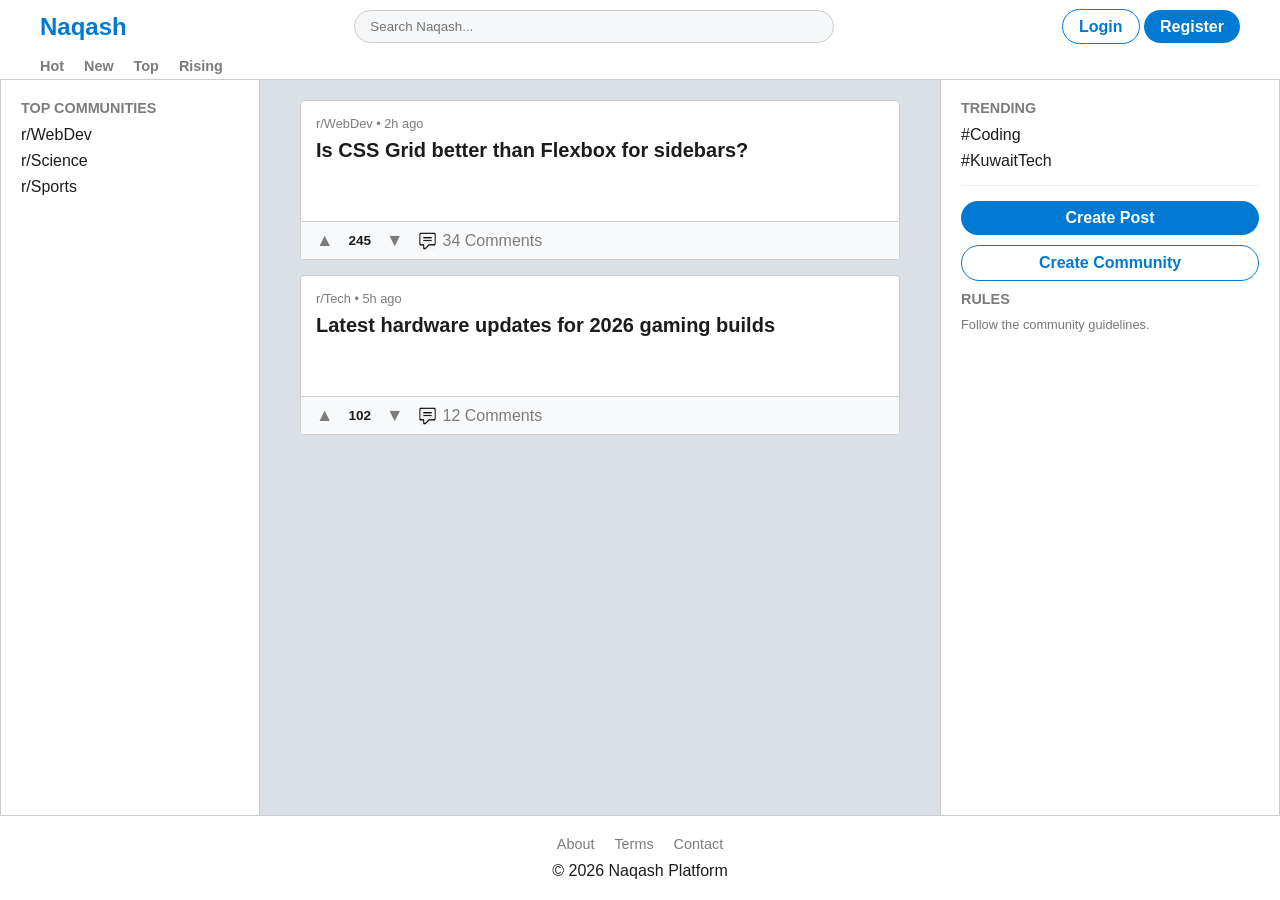
==== naqash/index.html @ 7e8a8fb0 "put all files into naqash folder to make it organized" ====
<!doctype html>
<html lang="en">
  <head>
    <meta charset="UTF-8" />
    <title>Naqash - Global Feed</title>
    <link rel="stylesheet" href="css/styles.css" />
  </head>
  <body>
    <header>
      <div class="header-top">
        <a href="index.html" class="nav-brand">Naqash</a>
        <input type="text" class="search-bar" placeholder="Search Naqash..." />
        <div class="nav-links">
          <a href="#" class="btn btn-outline">Login</a>
          <a href="#" class="btn btn-primary">Register</a>
        </div>
      </div>
      <nav class="sub-nav">
        <a href="#">Hot</a> <a href="#">New</a> <a href="#">Top</a>
        <a href="#">Rising</a>
      </nav>
    </header>

    <div class="container layout-3-cols">
      <aside class="sidebar card">
        <h3>Top Communities</h3>
        <ul>
          <li><a href="community.html">r/WebDev</a></li>
          <li><a href="#">r/Science</a></li>
          <li><a href="#">r/Sports</a></li>
        </ul>
      </aside>

      <main class="feed">
        <article class="card post-card">
          <div class="post-main-content">
            <div class="post-header">r/WebDev • 2h ago</div>
            <a href="#" class="post-title"
              >Is CSS Grid better than Flexbox for sidebars?</a
            >
          </div>
          <div class="vote-section">
            <button class="vote-btn">▲</button>
            <span class="vote-count">245</span>
            <button class="vote-btn">▼</button>
            <span class="footer-meta">
              <img
                src="images/comment.png"
                alt="Comments"
                class="comment-icon"
              />
              34 Comments
            </span>
          </div>
        </article>

        <article class="card post-card">
          <div class="post-main-content">
            <div class="post-header">r/Tech • 5h ago</div>
            <a href="#" class="post-title"
              >Latest hardware updates for 2026 gaming builds</a
            >
          </div>
          <div class="vote-section">
            <button class="vote-btn">▲</button>
            <span class="vote-count">102</span>
            <button class="vote-btn">▼</button>
            <span class="footer-meta">
              <img
                src="images/comment.png"
                alt="Comments"
                class="comment-icon"
              />
              12 Comments
            </span>
          </div>
        </article>
      </main>

      <aside class="sidebar card">
        <h3>Trending</h3>
        <ul>
          <li>#Coding</li>
          <li>#KuwaitTech</li>
        </ul>
        <hr class="sidebar-divider" />
        <a href="create-post.html" class="btn btn-primary block-btn"
          >Create Post</a
        >
        <a href="#" class="btn btn-outline block-btn">Create Community</a>
        <div class="sidebar-rules">
          <h3>Rules</h3>
          <p style="font-size: 0.8rem; color: #777">
            Follow the community guidelines.
          </p>
        </div>
      </aside>
    </div>

    <footer>
      <div class="footer-links">
        <a href="#">About</a> <a href="#">Terms</a> <a href="#">Contact</a>
      </div>
      <p>&copy; 2026 Naqash Platform</p>
    </footer>
  </body>
</html>
---- naqash/css/styles.css ----
:root {
  --primary-color: #0079d3;
  --primary-hover: #005fa3;
  --bg-color: #dae0e6;
  --card-bg: #ffffff;
  --text-main: #1c1c1c;
  --text-muted: #7c7c7c;
  --border-color: #cccccc;
}

* {
  margin: 0;
  padding: 0;
  box-sizing: border-box;
}

body {
  font-family: "Segoe UI", Arial, sans-serif;
  background-color: var(--bg-color);
  color: var(--text-main);
  display: flex;
  flex-direction: column;
  min-height: 100vh;
}

/* header - navigation*/
header {
  background-color: var(--card-bg);
  position: sticky;
  top: 0;
  z-index: 1000;
  border-bottom: 1px solid var(--border-color);
}

.header-top {
  display: flex;
  justify-content: space-between;
  align-items: center;
  padding: 10px 40px;
}

.nav-brand {
  font-size: 1.5rem;
  font-weight: bold;
  color: var(--primary-color);
  text-decoration: none;
}

.search-bar {
  width: 40%;
  padding: 8px 15px;
  border: 1px solid var(--border-color);
  border-radius: 20px;
  background-color: #f6f7f8;
}

.sub-nav {
  padding: 5px 40px;
  display: flex;
  gap: 20px;
  background-color: var(--card-bg);
}

.sub-nav a {
  text-decoration: none;
  color: var(--text-muted);
  font-weight: 600;
  font-size: 0.9rem;
}

.sub-nav a:hover {
  color: var(--primary-color);
}

/* buttons*/
.btn {
  padding: 8px 16px;
  border-radius: 20px;
  border: none;
  cursor: pointer;
  font-weight: bold;
  text-decoration: none;
}

.btn-primary {
  background-color: var(--primary-color);
  color: white;
}
.btn-outline {
  border: 1px solid var(--primary-color);
  color: var(--primary-color);
}
.block-btn {
  display: block;
  text-align: center;
  width: 100%;
  margin-bottom: 10px;
}

/* main layout*/
.container {
  width: 100%;
  max-width: 100%;
  margin: 0;
  display: grid;
  gap: 0;
  padding: 0;
  flex: 1;
  align-items: stretch;
}

.layout-3-cols {
  grid-template-columns: 220px 1fr 310px;
}
.layout-2-cols {
  grid-template-columns: 1fr 310px;
}

.layout-3-cols {
  grid-template-columns: 260px 1fr 340px;
}

.card {
  background-color: var(--card-bg);
  border: 1px solid var(--border-color);
  border-radius: 4px;
}

.sidebar {
  padding: 20px;
  height: 100%;
  border-radius: 0;
  border-top: none;
  border-bottom: none;
  background-color: var(--card-bg);
}

aside:first-of-type {
  border-right: 1px solid var(--border-color);
}

aside:last-of-type {
  border-left: 1px solid var(--border-color);
}

.sidebar h3 {
  font-size: 0.9rem;
  color: var(--text-muted);
  text-transform: uppercase;
  margin-bottom: 10px;
}

.sidebar ul {
  list-style: none;
}
.sidebar ul li {
  margin-bottom: 8px;
}
.sidebar ul li a {
  text-decoration: none;
  color: var(--text-main);
  font-weight: 500;
}

.sidebar-divider {
  margin: 15px 0;
  border: none;
  border-top: 1px solid #eee;
}

/* posts card*/
.post-card {
  display: flex;
  flex-direction: column;
  margin-bottom: 15px;
  min-height: 160px;
}

.feed {
  padding: 20px 40px;
  background-color: var(--bg-color);
}

.post-main-content {
  padding: 15px;
  flex: 1;
}

.post-header {
  font-size: 0.8rem;
  color: var(--text-muted);
  margin-bottom: 8px;
}
.post-title {
  font-size: 1.25rem;
  font-weight: 600;
  text-decoration: none;
  color: var(--text-main);
}

.vote-section {
  background-color: #f8f9fa;
  padding: 8px 15px;
  display: flex;
  align-items: center;
  gap: 15px;
  border-top: 1px solid var(--border-color);
}

.vote-btn {
  background: none;
  border: none;
  cursor: pointer;
  font-size: 1.1rem;
  color: var(--text-muted);
}
.vote-count {
  font-weight: bold;
  font-size: 0.85rem;
}

/* footer */
footer {
  background-color: var(--card-bg);
  padding: 20px;
  border-top: 1px solid var(--border-color);
  text-align: center;
  margin-top: 20px;
}

.footer-links {
  display: flex;
  justify-content: center;
  gap: 20px;
  margin-bottom: 10px;
}
.footer-links a {
  text-decoration: none;
  color: var(--text-muted);
  font-size: 0.9rem;
}

footer {
  margin-top: 0;
}

.footer-meta {
  display: flex;
  align-items: center;
  gap: 6px;
  cursor: pointer;
  color: var(--text-muted);
}

.comment-icon {
  width: 18px;
  height: 18px;
  object-fit: contain;
}

.footer-meta:hover {
  color: var(--primary-color);
}

/* commnity */
.community-banner {
  background-color: var(--primary-color);
  height: 120px;
  width: 100%;
}

.community-header {
  background-color: var(--card-bg);
  padding: 20px 40px;
  display: flex;
  justify-content: space-between;
  align-items: center;
  border-bottom: 1px solid var(--border-color);
}

.community-header h1 {
  margin-bottom: 5px;
}

.community-stats {
  text-align: right;
}

.community-stats p {
  font-weight: bold;
  margin-bottom: 10px;
}

.rules-list {
  margin-left: 15px;
  font-size: 0.9rem;
  color: var(--text-main);
  margin-bottom: 20px;
}

.rules-list li {
  margin-bottom: 10px;
}
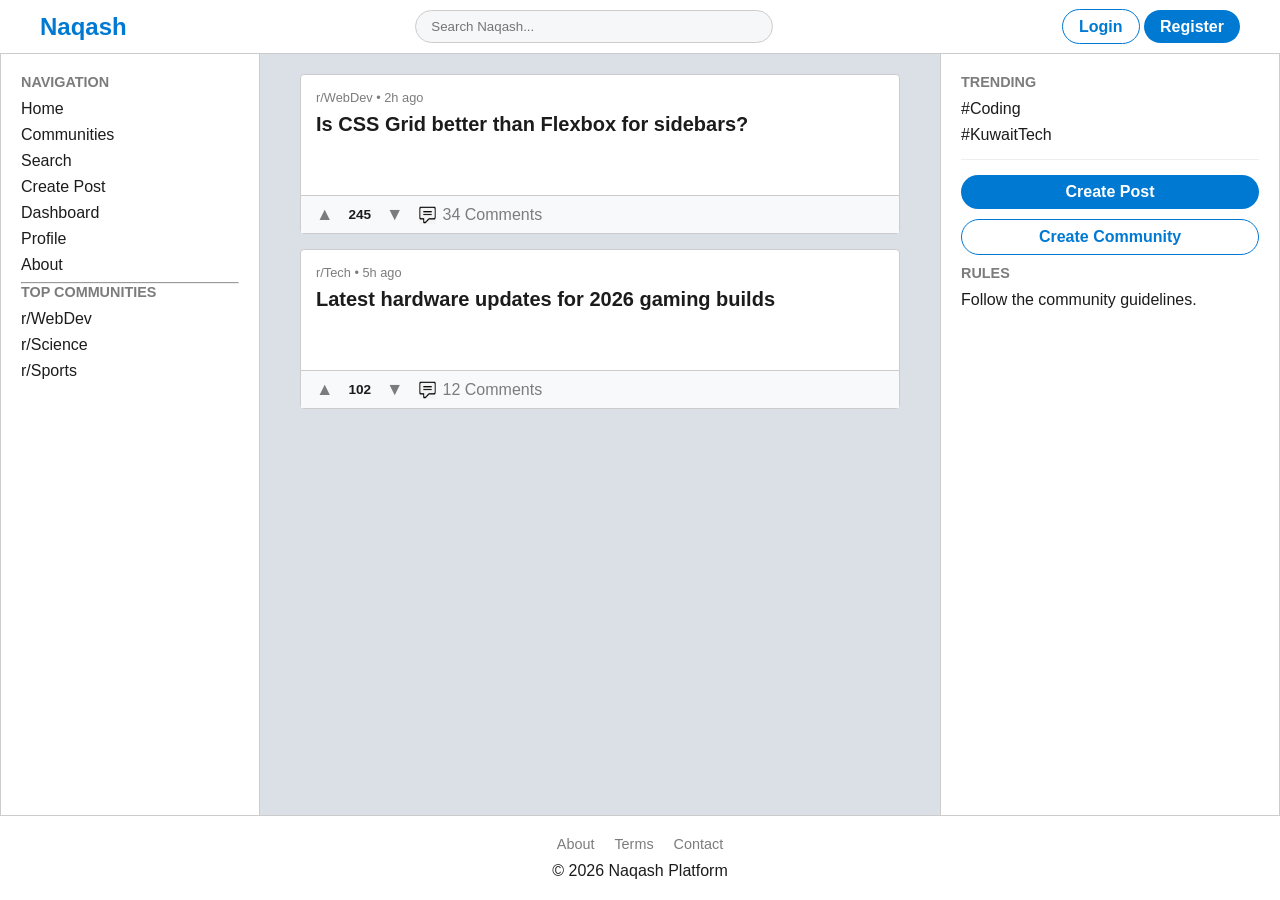
==== commit 10998dc0: "added a navigation bar on the left for easy navigation in landing page" ====
--- a/naqash/index.html
+++ b/naqash/index.html
@@ -2,53 +2,76 @@
 <html lang="en">
   <head>
     <meta charset="UTF-8" />
+    <meta name="viewport" content="width=device-width, initial-scale=1.0" />
     <title>Naqash - Global Feed</title>
     <link rel="stylesheet" href="css/styles.css" />
   </head>
+
   <body>
-    <header>
-      <div class="header-top">
+    <!-- HEADER -->
+    <header class="site-header">
+      <div class="header-shell">
         <a href="index.html" class="nav-brand">Naqash</a>
-        <input type="text" class="search-bar" placeholder="Search Naqash..." />
+
+        <form class="search-form">
+          <input
+            type="text"
+            class="search-bar"
+            placeholder="Search Naqash..."
+          />
+        </form>
+
         <div class="nav-links">
-          <a href="#" class="btn btn-outline">Login</a>
-          <a href="#" class="btn btn-primary">Register</a>
+          <a href="login.html" class="btn btn-outline">Login</a>
+          <a href="register.html" class="btn btn-primary">Register</a>
         </div>
       </div>
-      <nav class="sub-nav">
-        <a href="#">Hot</a> <a href="#">New</a> <a href="#">Top</a>
-        <a href="#">Rising</a>
-      </nav>
     </header>
 
+    <!-- MAIN LAYOUT -->
     <div class="container layout-3-cols">
+
+      <!-- LEFT SIDEBAR (MAIN NAVIGATION like Reddit) -->
       <aside class="sidebar card">
+        <h3>Navigation</h3>
+        <ul class="nav-list">
+          <li><a href="index.html">Home</a></li>
+          <li><a href="community.html">Communities</a></li>
+          <li><a href="search.html">Search</a></li>
+          <li><a href="create-post.html">Create Post</a></li>
+          <li><a href="dashboard.html">Dashboard</a></li>
+          <li><a href="profile.html">Profile</a></li>
+          <li><a href="about.html">About</a></li>
+        </ul>
+
+        <hr />
+
         <h3>Top Communities</h3>
         <ul>
           <li><a href="community.html">r/WebDev</a></li>
-          <li><a href="#">r/Science</a></li>
-          <li><a href="#">r/Sports</a></li>
+          <li><a href="community.html">r/Science</a></li>
+          <li><a href="community.html">r/Sports</a></li>
         </ul>
       </aside>
 
+      <!-- MAIN FEED -->
       <main class="feed">
         <article class="card post-card">
           <div class="post-main-content">
             <div class="post-header">r/WebDev • 2h ago</div>
-            <a href="#" class="post-title"
-              >Is CSS Grid better than Flexbox for sidebars?</a
-            >
+
+            <a href="post.html" class="post-title">
+              Is CSS Grid better than Flexbox for sidebars?
+            </a>
           </div>
+
           <div class="vote-section">
             <button class="vote-btn">▲</button>
             <span class="vote-count">245</span>
             <button class="vote-btn">▼</button>
+
             <span class="footer-meta">
-              <img
-                src="images/comment.png"
-                alt="Comments"
-                class="comment-icon"
-              />
+              <img src="images/comment.png" alt="Comments" class="comment-icon" />
               34 Comments
             </span>
           </div>
@@ -57,51 +80,61 @@
         <article class="card post-card">
           <div class="post-main-content">
             <div class="post-header">r/Tech • 5h ago</div>
-            <a href="#" class="post-title"
-              >Latest hardware updates for 2026 gaming builds</a
-            >
+
+            <a href="post.html" class="post-title">
+              Latest hardware updates for 2026 gaming builds
+            </a>
           </div>
+
           <div class="vote-section">
             <button class="vote-btn">▲</button>
             <span class="vote-count">102</span>
             <button class="vote-btn">▼</button>
+
             <span class="footer-meta">
-              <img
-                src="images/comment.png"
-                alt="Comments"
-                class="comment-icon"
-              />
+              <img src="images/comment.png" alt="Comments" class="comment-icon" />
               12 Comments
             </span>
           </div>
         </article>
       </main>
 
+      <!-- RIGHT SIDEBAR -->
       <aside class="sidebar card">
         <h3>Trending</h3>
         <ul>
           <li>#Coding</li>
           <li>#KuwaitTech</li>
         </ul>
+
         <hr class="sidebar-divider" />
-        <a href="create-post.html" class="btn btn-primary block-btn"
-          >Create Post</a
-        >
-        <a href="#" class="btn btn-outline block-btn">Create Community</a>
+
+        <a href="create-post.html" class="btn btn-primary block-btn">
+          Create Post
+        </a>
+
+        <a href="community.html" class="btn btn-outline block-btn">
+          Create Community
+        </a>
+
         <div class="sidebar-rules">
           <h3>Rules</h3>
-          <p style="font-size: 0.8rem; color: #777">
+          <p class="rules-text">
             Follow the community guidelines.
           </p>
         </div>
       </aside>
+
     </div>
 
-    <footer>
+    <!-- FOOTER -->
+    <footer class="site-footer">
       <div class="footer-links">
-        <a href="#">About</a> <a href="#">Terms</a> <a href="#">Contact</a>
+        <a href="about.html">About</a>
+        <a href="#">Terms</a>
+        <a href="#">Contact</a>
       </div>
       <p>&copy; 2026 Naqash Platform</p>
     </footer>
   </body>
-</html>
+</html>
--- a/naqash/css/styles.css
+++ b/naqash/css/styles.css
@@ -301,3 +301,749 @@
 .rules-list li {
   margin-bottom: 10px;
 }
+
+/* post page */
+
+.post-body {
+  margin-top: 10px;
+  font-size: 1rem;
+  line-height: 1.6;
+}
+
+.comment-box {
+  padding: 20px;
+  margin-bottom: 15px;
+}
+
+.comment-box h3 {
+  margin-bottom: 12px;
+}
+
+.comment-input {
+  width: 100%;
+  min-height: 100px;
+  padding: 12px;
+  border: 1px solid var(--border-color);
+  border-radius: 6px;
+  resize: vertical;
+  font-family: inherit;
+  font-size: 0.95rem;
+  margin-bottom: 12px;
+}
+
+.comment-actions {
+  display: flex;
+  justify-content: flex-end;
+}
+
+.comments-section {
+  padding: 20px;
+}
+
+.comment {
+  padding: 12px 0;
+  border-bottom: 1px solid #eee;
+}
+
+.comment:last-child {
+  border-bottom: none;
+}
+
+.comment p {
+  margin-top: 6px;
+  color: var(--text-main);
+}
+
+.reply {
+  margin-left: 30px;
+}
+
+/* create post page */
+
+.create-post-box {
+  padding: 25px;
+  max-width: 800px;
+  margin: 0 auto;
+}
+
+.create-post-box h2 {
+  margin-bottom: 20px;
+}
+
+.create-post-box form {
+  display: flex;
+  flex-direction: column;
+  gap: 12px;
+}
+
+/* inputs */
+.form-input {
+  width: 100%;
+  padding: 12px 14px;
+  border: 1px solid var(--border-color);
+  border-radius: 6px;
+  background-color: #f6f7f8;
+  font-family: inherit;
+  font-size: 0.95rem;
+  color: var(--text-main);
+}
+
+textarea.form-input {
+  min-height: 140px;
+  resize: vertical;
+}
+
+/* tabs */
+.post-tabs {
+  display: flex;
+  gap: 10px;
+  margin: 10px 0;
+}
+
+.tab-btn {
+  padding: 10px 16px;
+  border: 1px solid var(--border-color);
+  background-color: #f8f9fa;
+  border-radius: 20px;
+  cursor: pointer;
+  font-weight: 600;
+  color: var(--text-muted);
+}
+
+.tab-btn:hover {
+  color: var(--primary-color);
+  border-color: var(--primary-color);
+}
+
+/* buttons section */
+.form-actions {
+  display: flex;
+  justify-content: flex-end;
+  gap: 10px;
+  margin-top: 10px;
+}
+
+/* dashboard page */
+
+/* top profile section */
+.dashboard-header {
+  padding: 20px;
+  margin-bottom: 15px;
+}
+
+.dashboard-profile {
+  display: flex;
+  align-items: center;
+  gap: 15px;
+}
+
+.profile-picture {
+  width: 70px;
+  height: 70px;
+  border-radius: 50%;
+  object-fit: cover;
+  border: 1px solid var(--border-color);
+}
+
+.profile-info h2 {
+  margin-bottom: 5px;
+}
+
+.profile-info p {
+  color: var(--text-muted);
+  font-size: 0.95rem;
+}
+
+/* tabs */
+.dashboard-tabs {
+  padding: 15px 20px;
+  margin-bottom: 15px;
+}
+
+.tabs {
+  display: flex;
+  gap: 10px;
+  flex-wrap: wrap;
+}
+
+/* content sections */
+.dashboard-section {
+  padding: 20px;
+  margin-bottom: 15px;
+}
+
+.dashboard-section h3 {
+  margin-bottom: 15px;
+}
+
+/* posts list */
+.dashboard-post {
+  display: flex;
+  justify-content: space-between;
+  align-items: center;
+  gap: 15px;
+  padding: 15px 0;
+  border-bottom: 1px solid #eee;
+}
+
+.dashboard-post:last-child {
+  border-bottom: none;
+}
+
+.dashboard-post-info {
+  flex: 1;
+}
+
+.dashboard-post-actions {
+  display: flex;
+  gap: 10px;
+  flex-wrap: wrap;
+}
+
+/* settings form */
+.settings-form {
+  display: flex;
+  flex-direction: column;
+  gap: 12px;
+}
+
+/* profile page */
+
+.skip-link {
+  position: absolute;
+  left: -9999px;
+  top: auto;
+}
+
+.skip-link:focus {
+  left: 20px;
+  top: 20px;
+  background-color: var(--card-bg);
+  color: var(--text-main);
+  padding: 10px 14px;
+  border: 1px solid var(--border-color);
+  border-radius: 6px;
+  z-index: 2000;
+}
+
+.site-header {
+  background-color: var(--card-bg);
+  position: sticky;
+  top: 0;
+  z-index: 1000;
+  border-bottom: 1px solid var(--border-color);
+}
+
+.header-shell {
+  display: flex;
+  justify-content: space-between;
+  align-items: center;
+  padding: 10px 40px;
+  gap: 20px;
+}
+
+.search-form {
+  flex: 1;
+  display: flex;
+  justify-content: center;
+}
+
+.sr-only {
+  position: absolute;
+  width: 1px;
+  height: 1px;
+  padding: 0;
+  margin: -1px;
+  overflow: hidden;
+  clip: rect(0, 0, 0, 0);
+  border: 0;
+}
+
+.profile-hero {
+  display: flex;
+  align-items: center;
+  gap: 20px;
+  padding: 25px;
+  margin: 20px 40px 15px;
+}
+
+.profile-avatar {
+  width: 80px;
+  height: 80px;
+  border-radius: 50%;
+  background-color: var(--primary-color);
+  color: #fff;
+  display: flex;
+  align-items: center;
+  justify-content: center;
+  font-size: 1.3rem;
+  font-weight: bold;
+  flex-shrink: 0;
+}
+
+.profile-copy {
+  flex: 1;
+}
+
+.eyebrow {
+  font-size: 0.8rem;
+  text-transform: uppercase;
+  color: var(--text-muted);
+  margin-bottom: 6px;
+}
+
+.profile-copy h1 {
+  margin-bottom: 8px;
+}
+
+.lead {
+  font-size: 1rem;
+  line-height: 1.6;
+}
+
+.profile-bio {
+  color: var(--text-main);
+  margin-bottom: 12px;
+}
+
+.profile-meta {
+  display: flex;
+  flex-wrap: wrap;
+  gap: 15px;
+  font-size: 0.9rem;
+  color: var(--text-muted);
+}
+
+.profile-cta {
+  display: flex;
+  gap: 10px;
+  flex-wrap: wrap;
+}
+
+.stats-grid {
+  display: grid;
+  grid-template-columns: repeat(3, 1fr);
+  gap: 15px;
+  margin: 0 40px 15px;
+}
+
+.stat-card {
+  padding: 20px;
+  text-align: center;
+}
+
+.stat-label {
+  font-size: 0.85rem;
+  color: var(--text-muted);
+  margin-bottom: 6px;
+}
+
+.stat-value {
+  font-size: 1.4rem;
+  font-weight: bold;
+}
+
+.pill-nav {
+  display: flex;
+  gap: 10px;
+  padding: 15px 20px;
+  margin: 0 40px 15px;
+  flex-wrap: wrap;
+}
+
+.pill-link {
+  padding: 8px 14px;
+  border-radius: 20px;
+  text-decoration: none;
+  color: var(--text-muted);
+  font-weight: 600;
+}
+
+.pill-link:hover {
+  color: var(--primary-color);
+}
+
+.pill-link.is-active {
+  background-color: var(--primary-color);
+  color: #fff;
+}
+
+.profile-layout {
+  display: grid;
+  grid-template-columns: 2fr 1fr;
+  gap: 20px;
+  margin: 0 40px 20px;
+}
+
+.feed-stack {
+  display: flex;
+  flex-direction: column;
+  gap: 15px;
+}
+
+.sidebar-stack {
+  display: flex;
+  flex-direction: column;
+  gap: 15px;
+}
+
+.post-topline {
+  display: flex;
+  justify-content: space-between;
+  gap: 15px;
+  font-size: 0.85rem;
+  color: var(--text-muted);
+  margin-bottom: 10px;
+}
+
+.post-community a {
+  text-decoration: none;
+  color: var(--primary-color);
+}
+
+.post-community a:hover {
+  text-decoration: underline;
+}
+
+.post-time {
+  white-space: nowrap;
+}
+
+.post-excerpt {
+  margin-top: 10px;
+  color: var(--text-main);
+  line-height: 1.6;
+}
+
+.post-footer {
+  display: flex;
+  justify-content: space-between;
+  align-items: center;
+  gap: 15px;
+  margin-top: 15px;
+}
+
+.vote-group {
+  display: flex;
+  align-items: center;
+  gap: 10px;
+}
+
+.post-actions {
+  display: flex;
+  gap: 12px;
+  flex-wrap: wrap;
+}
+
+.post-actions a {
+  text-decoration: none;
+  color: var(--text-muted);
+  font-weight: 500;
+}
+
+.post-actions a:hover {
+  color: var(--primary-color);
+}
+
+.sidebar-card {
+  padding: 20px;
+}
+
+.sidebar-card h2 {
+  font-size: 1rem;
+  margin-bottom: 10px;
+}
+
+.compact-list {
+  list-style: none;
+  padding-left: 0;
+}
+
+.compact-list li {
+  margin-bottom: 8px;
+}
+
+.compact-list a {
+  text-decoration: none;
+  color: var(--text-main);
+}
+
+.compact-list a:hover {
+  color: var(--primary-color);
+}
+
+.site-footer {
+  background-color: var(--card-bg);
+  padding: 20px;
+  border-top: 1px solid var(--border-color);
+  text-align: center;
+  margin-top: auto;
+}
+
+@media (max-width: 900px) {
+  .header-shell {
+    flex-wrap: wrap;
+    padding: 10px 20px;
+  }
+
+  .search-form {
+    width: 100%;
+    order: 3;
+  }
+
+  .profile-hero,
+  .stats-grid,
+  .pill-nav,
+  .profile-layout {
+    margin-left: 20px;
+    margin-right: 20px;
+  }
+
+  .profile-hero {
+    flex-direction: column;
+    align-items: flex-start;
+  }
+
+  .stats-grid {
+    grid-template-columns: 1fr;
+  }
+
+  .profile-layout {
+    grid-template-columns: 1fr;
+  }
+
+  .post-topline,
+  .post-footer {
+    flex-direction: column;
+    align-items: flex-start;
+  }
+}
+
+/* search page */
+
+.search-hero {
+  padding: 25px;
+  margin: 20px 40px 15px;
+}
+
+.search-hero h1 {
+  margin: 8px 0;
+}
+
+.search-toolbar {
+  display: flex;
+  justify-content: space-between;
+  align-items: flex-start;
+  gap: 20px;
+  padding: 20px;
+  margin: 0 40px 15px;
+  flex-wrap: wrap;
+}
+
+.toolbar-group {
+  display: flex;
+  flex-direction: column;
+  gap: 8px;
+}
+
+.toolbar-group label,
+.toolbar-label {
+  font-size: 0.9rem;
+  font-weight: 600;
+  color: var(--text-muted);
+}
+
+.search-select {
+  min-width: 160px;
+  padding: 10px 12px;
+  border: 1px solid var(--border-color);
+  border-radius: 6px;
+  background-color: #f6f7f8;
+  color: var(--text-main);
+  font-family: inherit;
+  font-size: 0.95rem;
+}
+
+.chip-row {
+  display: flex;
+  gap: 10px;
+  flex-wrap: wrap;
+}
+
+.filter-chip {
+  display: inline-block;
+  padding: 8px 14px;
+  border-radius: 20px;
+  border: 1px solid var(--border-color);
+  background-color: #f8f9fa;
+  text-decoration: none;
+  color: var(--text-muted);
+  font-weight: 600;
+}
+
+.filter-chip:hover {
+  color: var(--primary-color);
+  border-color: var(--primary-color);
+}
+
+.filter-chip.is-active {
+  background-color: var(--primary-color);
+  color: #fff;
+  border-color: var(--primary-color);
+}
+
+.search-layout {
+  display: grid;
+  grid-template-columns: 2fr 1fr;
+  gap: 20px;
+  margin: 0 40px 20px;
+}
+
+.result-card {
+  padding: 18px 20px;
+}
+
+.result-meta a {
+  text-decoration: none;
+  color: var(--text-muted);
+  font-weight: 500;
+}
+
+.result-meta a:hover {
+  color: var(--primary-color);
+}
+
+.sidebar-list li {
+  margin-bottom: 10px;
+}
+
+@media (max-width: 900px) {
+  .search-hero,
+  .search-toolbar,
+  .search-layout {
+    margin-left: 20px;
+    margin-right: 20px;
+  }
+
+  .search-layout {
+    grid-template-columns: 1fr;
+  }
+
+  .search-toolbar {
+    flex-direction: column;
+    align-items: stretch;
+  }
+}
+
+/* about page */
+
+.about-hero {
+  padding: 30px;
+  margin: 20px 40px 15px;
+  text-align: left;
+}
+
+.about-hero h1 {
+  margin: 8px 0 12px;
+}
+
+.hero-actions {
+  display: flex;
+  gap: 10px;
+  flex-wrap: wrap;
+  margin-top: 18px;
+}
+
+.about-section {
+  padding: 25px;
+  margin: 0 40px 15px;
+}
+
+.about-section h2 {
+  margin-bottom: 12px;
+}
+
+.about-section p {
+  line-height: 1.7;
+  color: var(--text-main);
+}
+
+.about-grid {
+  display: grid;
+  grid-template-columns: 1fr 1fr;
+  gap: 20px;
+  margin: 0 40px 15px;
+}
+
+.feature-list {
+  padding-left: 20px;
+  color: var(--text-main);
+}
+
+.feature-list li {
+  margin-bottom: 10px;
+  line-height: 1.6;
+}
+
+.about-cta {
+  padding: 30px;
+  margin: 0 40px 20px;
+  text-align: center;
+}
+
+.about-cta h2 {
+  margin-bottom: 10px;
+}
+
+.about-cta p {
+  margin-bottom: 16px;
+  line-height: 1.7;
+}
+
+.about-cta a[href^="mailto:"] {
+  color: var(--primary-color);
+  text-decoration: none;
+}
+
+.about-cta a[href^="mailto:"]:hover {
+  text-decoration: underline;
+}
+
+details {
+  margin-top: 10px;
+}
+
+summary {
+  cursor: pointer;
+  font-weight: 600;
+  color: var(--text-main);
+  margin-bottom: 8px;
+}
+
+details p {
+  margin-top: 10px;
+  color: var(--text-muted);
+}
+
+@media (max-width: 900px) {
+  .about-hero,
+  .about-section,
+  .about-cta,
+  .about-grid {
+    margin-left: 20px;
+    margin-right: 20px;
+  }
+
+  .about-grid {
+    grid-template-columns: 1fr;
+  }
+
+  .about-hero {
+    padding: 24px;
+  }
+
+  .about-section,
+  .about-cta {
+    padding: 20px;
+  }
+}
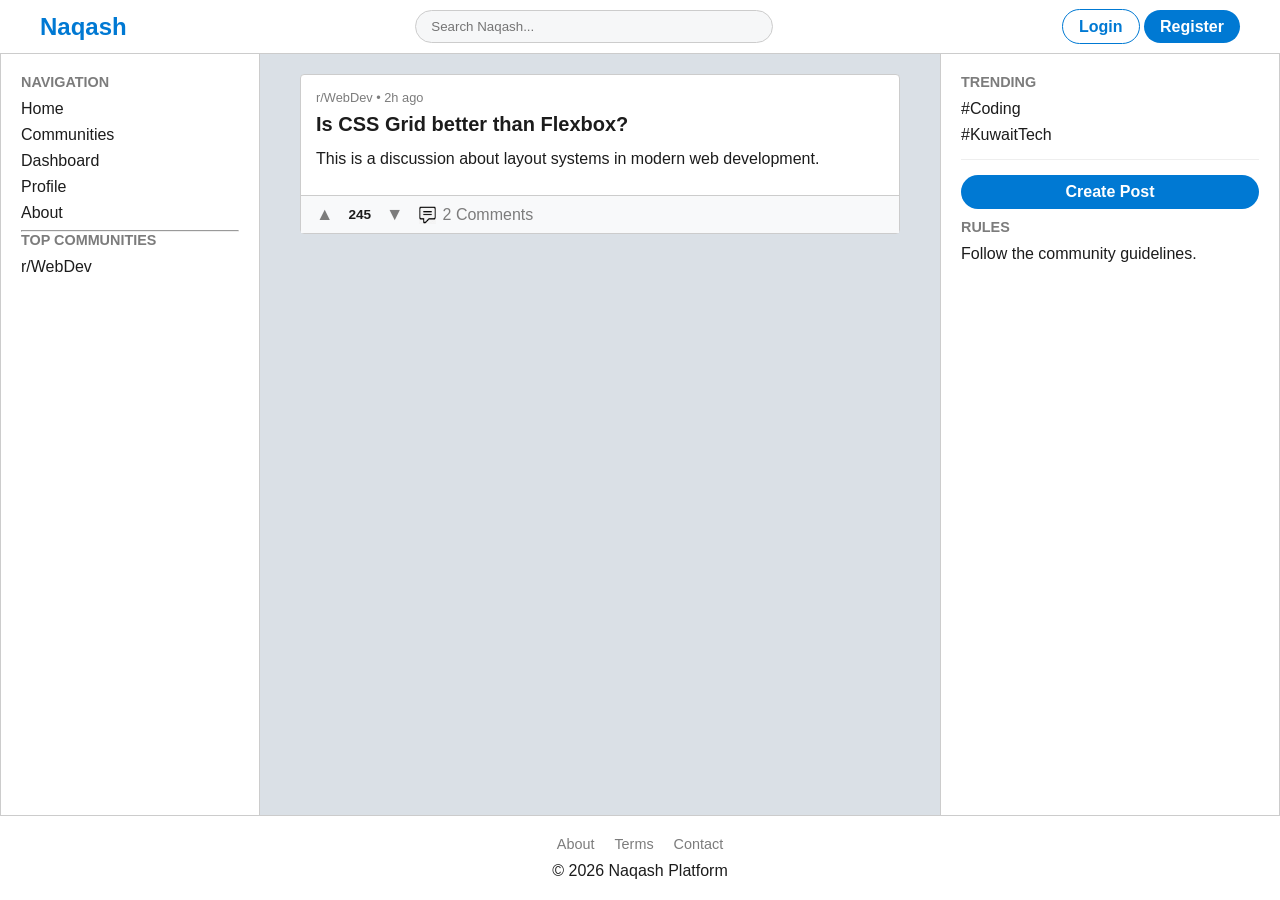
==== commit 1593896f: "fixed navigations across all pages and added back to home button for all pages" ====
--- a/naqash/index.html
+++ b/naqash/index.html
@@ -13,11 +13,14 @@
       <div class="header-shell">
         <a href="index.html" class="nav-brand">Naqash</a>
 
-        <form class="search-form">
+        <!-- 🔥 FIXED SEARCH FORM -->
+        <form action="search.html" method="GET" class="search-form">
           <input
-            type="text"
+            type="search"
+            name="query"
             class="search-bar"
             placeholder="Search Naqash..."
+            required
           />
         </form>
 
@@ -31,14 +34,12 @@
     <!-- MAIN LAYOUT -->
     <div class="container layout-3-cols">
 
-      <!-- LEFT SIDEBAR (MAIN NAVIGATION like Reddit) -->
+      <!-- LEFT SIDEBAR -->
       <aside class="sidebar card">
         <h3>Navigation</h3>
         <ul class="nav-list">
           <li><a href="index.html">Home</a></li>
           <li><a href="community.html">Communities</a></li>
-          <li><a href="search.html">Search</a></li>
-          <li><a href="create-post.html">Create Post</a></li>
           <li><a href="dashboard.html">Dashboard</a></li>
           <li><a href="profile.html">Profile</a></li>
           <li><a href="about.html">About</a></li>
@@ -49,8 +50,6 @@
         <h3>Top Communities</h3>
         <ul>
           <li><a href="community.html">r/WebDev</a></li>
-          <li><a href="community.html">r/Science</a></li>
-          <li><a href="community.html">r/Sports</a></li>
         </ul>
       </aside>
 
@@ -61,39 +60,26 @@
             <div class="post-header">r/WebDev • 2h ago</div>
 
             <a href="post.html" class="post-title">
-              Is CSS Grid better than Flexbox for sidebars?
+              Is CSS Grid better than Flexbox?
             </a>
+
+            <p class="post-body">
+              This is a discussion about layout systems in modern web development.
+            </p>
           </div>
 
           <div class="vote-section">
-            <button class="vote-btn">▲</button>
+            <button class="vote-btn" type="button">▲</button>
             <span class="vote-count">245</span>
-            <button class="vote-btn">▼</button>
+            <button class="vote-btn" type="button">▼</button>
 
             <span class="footer-meta">
-              <img src="images/comment.png" alt="Comments" class="comment-icon" />
-              34 Comments
-            </span>
-          </div>
-        </article>
-
-        <article class="card post-card">
-          <div class="post-main-content">
-            <div class="post-header">r/Tech • 5h ago</div>
-
-            <a href="post.html" class="post-title">
-              Latest hardware updates for 2026 gaming builds
-            </a>
-          </div>
-
-          <div class="vote-section">
-            <button class="vote-btn">▲</button>
-            <span class="vote-count">102</span>
-            <button class="vote-btn">▼</button>
-
-            <span class="footer-meta">
-              <img src="images/comment.png" alt="Comments" class="comment-icon" />
-              12 Comments
+              <img
+                src="images/comment.png"
+                alt="Comments"
+                class="comment-icon"
+              />
+              2 Comments
             </span>
           </div>
         </article>
@@ -111,10 +97,6 @@
 
         <a href="create-post.html" class="btn btn-primary block-btn">
           Create Post
-        </a>
-
-        <a href="community.html" class="btn btn-outline block-btn">
-          Create Community
         </a>
 
         <div class="sidebar-rules">
--- a/naqash/css/styles.css
+++ b/naqash/css/styles.css
@@ -302,6 +302,27 @@
   margin-bottom: 10px;
 }
 
+
+/* Back button style */
+.back-btn {
+  display: inline-flex;
+  align-items: center;
+  gap: 6px;
+  text-decoration: none;
+  color: #555;
+  font-weight: 600;
+  font-size: 0.95rem;
+  padding: 6px 10px;
+  border-radius: 6px;
+  transition: all 0.2s ease;
+}
+
+/* Hover effect */
+.back-btn:hover {
+  background-color: #f3f4f6;
+  color: #0079d3; /* matches your blue theme */
+}
+
 /* post page */
 
 .post-body {
